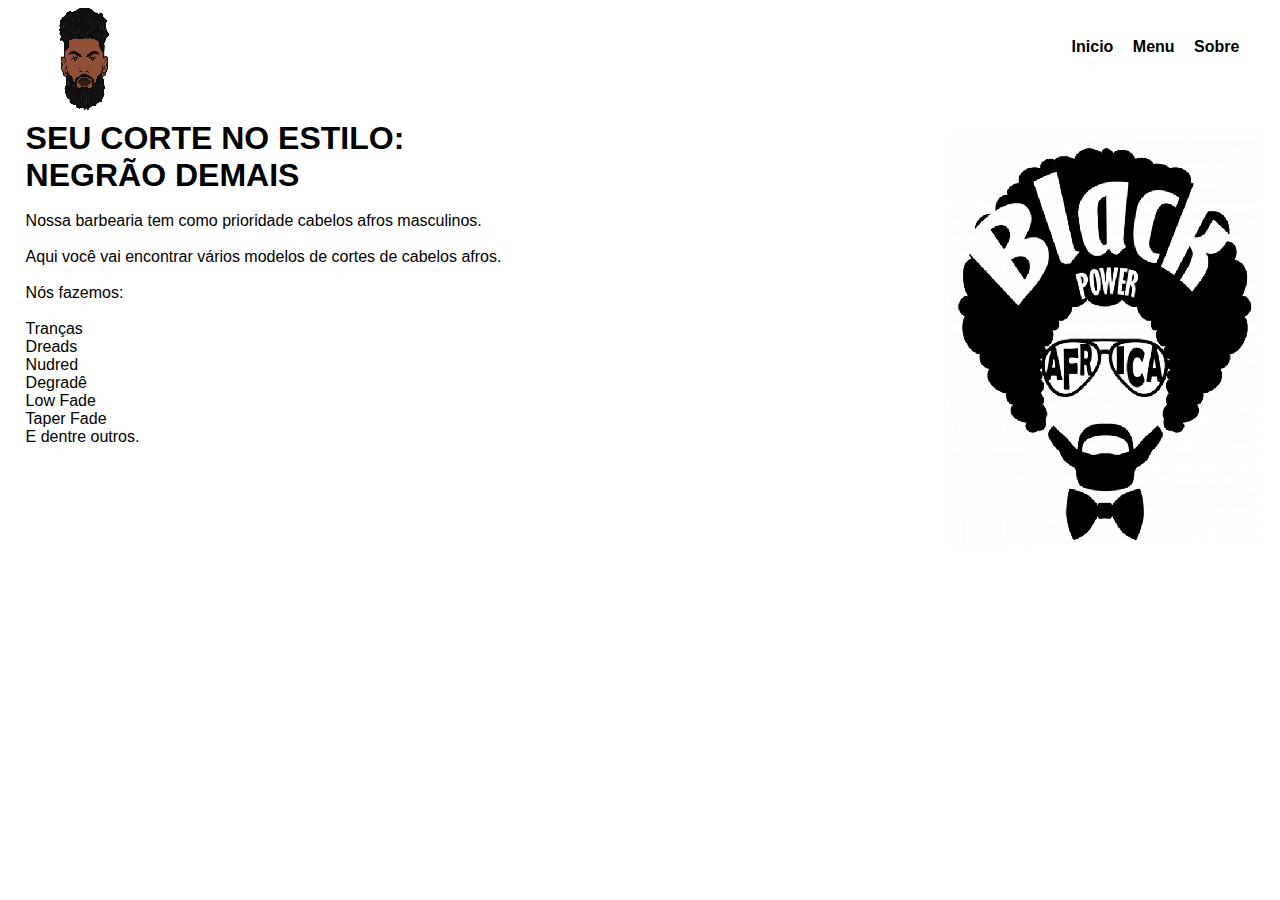
==== index.html @ 98ed3824 "Adicionando o projeto ao git hub" ====
<html>
    <head>
        <title>The Black Barber Shop</title>
        <link href="css/style.css" rel="stylesheet" />
        <meta name="viewport" content="width=devide-width, initial-scale=1.0, maximum-scale=1.0">
    </head>
    <body>
        
       <header>
        <div class="center">
            <div class="logo"><img src="logo/logo.png" /></div><!--logo-->
        <div class="menu">
         <a href="index.html">Inicio</a>
         <a href="Menu.html">Menu</a>
         <a href="Sobre.html">Sobre</a>
        </div><!--menu-->
        </div><!--center-->

        <img src="imginicial/segundaimagem.jpg" whidth="150" align="right">
       </header>
       
       <div class="center">
        <div class="texto sobre">
            <h1>SEU CORTE NO ESTILO:<br/>NEGRÃO DEMAIS</h1></span>
            <br>
            <p>Nossa barbearia tem como prioridade cabelos afros masculinos.</p>
            <br>
            <p>Aqui você vai encontrar vários modelos de cortes de cabelos afros.</p>
            <br>
            <p>Nós fazemos:
                <br><br>
                Tranças 
                <br>
                Dreads
                <br>
                Nudred
                <br>
                Degradê
                <br>
                Low Fade
                <br>
                Taper Fade
                <br>
                E dentre outros.
                </p>
            </p>
            </div>
            </div>
           
    </body>
</html>
---- css/style.css ----
*{
    margin:0;
    padding:0;
    box-sizing: border-box;
    font-family: Verdana, Geneva, Tahoma, sans-serif;
}

.center{
    display: flex;
    flex-wrap: wrap;
    max-width: 1280px;
    margin: 0 auto;
    padding: 0 2%;

}

html,body{
    height: 100%;
    overflow-y: hidden;
}


header{
    height: 120px;
    padding: 8px 0
}

.logo{
    width: 50%;
}

.menu{
    padding-top: 30px;
    width: 50%;
    text-align: right;
}

.menu a{
    color: black;
    text-decoration: none;
    font-weight: bold;
    margin-right: 15px;
}

.texto-sobre{
    margin-top: 100px;
}

.texto-sobre h1{
    font-size: 50px;
}
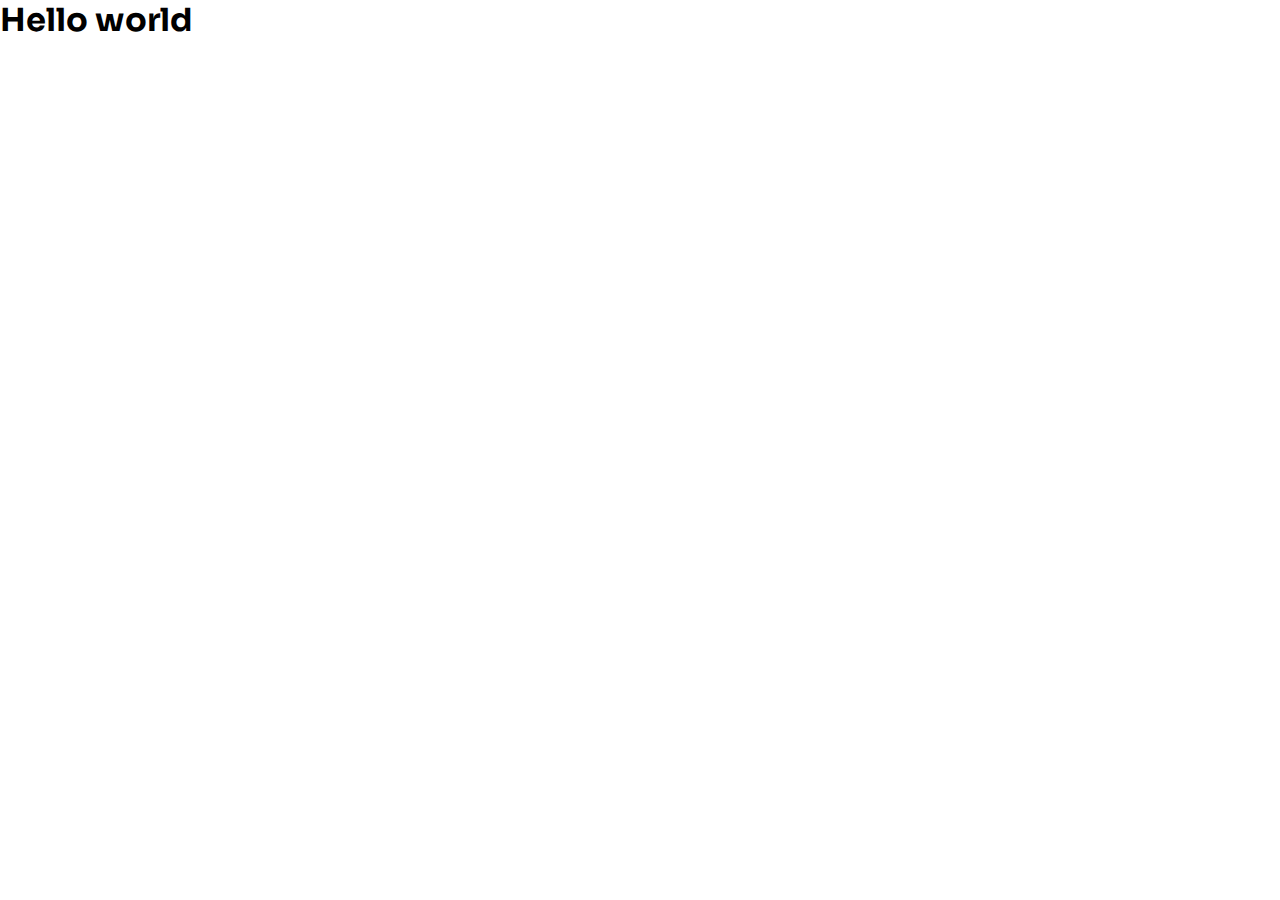
==== commit f4bb0a18: "iniciando nova estilização no menu e apagando alguns arquivos" ====
--- a/index.html
+++ b/index.html
@@ -1,51 +1,14 @@
 <html>
-    <head>
-        <title>The Black Barber Shop</title>
-        <link href="css/style.css" rel="stylesheet" />
-        <meta name="viewport" content="width=devide-width, initial-scale=1.0, maximum-scale=1.0">
-    </head>
-    <body>
-        
-       <header>
-        <div class="center">
-            <div class="logo"><img src="logo/logo.png" /></div><!--logo-->
-        <div class="menu">
-         <a href="index.html">Inicio</a>
-         <a href="Menu.html">Menu</a>
-         <a href="Sobre.html">Sobre</a>
-        </div><!--menu-->
-        </div><!--center-->
 
-        <img src="imginicial/segundaimagem.jpg" whidth="150" align="right">
-       </header>
-       
-       <div class="center">
-        <div class="texto sobre">
-            <h1>SEU CORTE NO ESTILO:<br/>NEGRÃO DEMAIS</h1></span>
-            <br>
-            <p>Nossa barbearia tem como prioridade cabelos afros masculinos.</p>
-            <br>
-            <p>Aqui você vai encontrar vários modelos de cortes de cabelos afros.</p>
-            <br>
-            <p>Nós fazemos:
-                <br><br>
-                Tranças 
-                <br>
-                Dreads
-                <br>
-                Nudred
-                <br>
-                Degradê
-                <br>
-                Low Fade
-                <br>
-                Taper Fade
-                <br>
-                E dentre outros.
-                </p>
-            </p>
-            </div>
-            </div>
-           
-    </body>
+<head>
+    <title>AfrosArt Cuts</title>
+    <link rel="stylesheet" href="styles.css">
+    <link href="https://fonts.googleapis.com/css2?family=Sora:wght@100..800&display=swap" rel="stylesheet">
+    <meta name="viewport" content="width=devide-width, initial-scale=1.0, maximum-scale=1.0">
+</head>
+
+<body>
+    <h1>Hello world</h1>
+</body>
+
 </html>--- a/styles.css
+++ b/styles.css
@@ -0,0 +1,10 @@
+* {
+  margin: 0;
+  padding: 0;
+  box-sizing: border-box;
+  outline: 0;
+}
+
+body {
+  font-family: "Sora", sans-serif;
+}/*# sourceMappingURL=styles.css.map */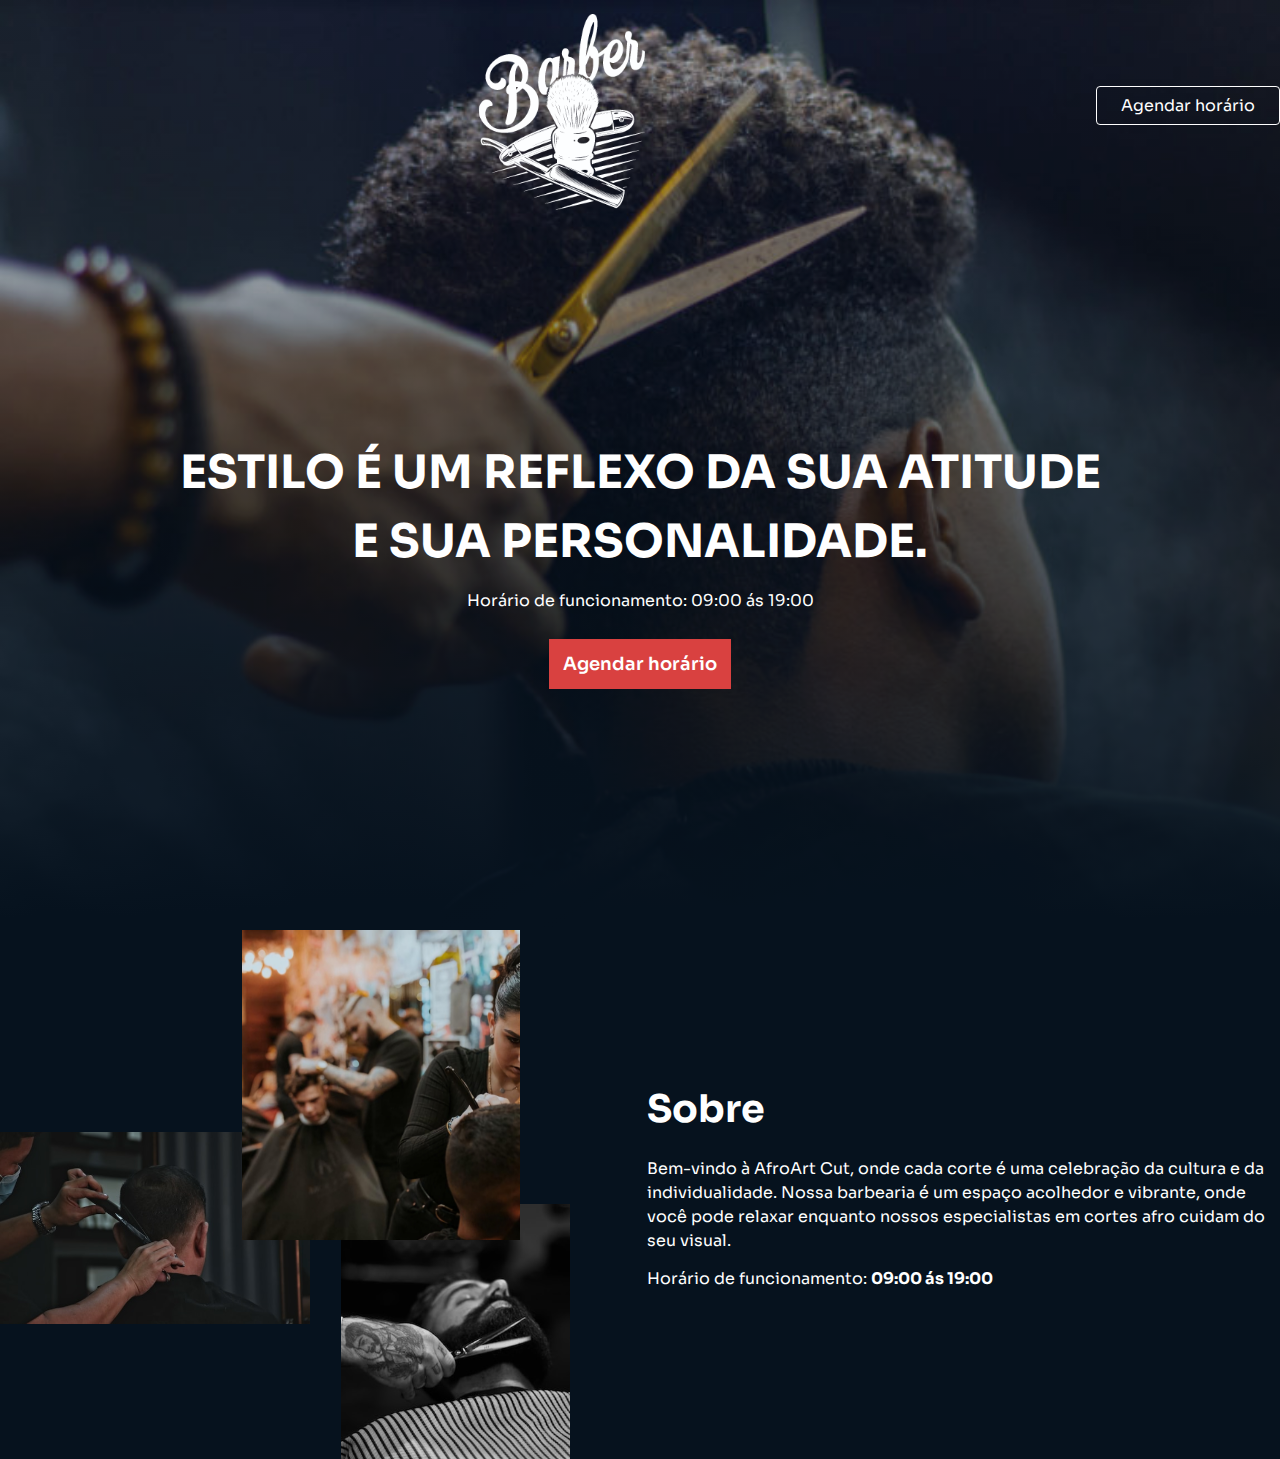
==== commit c963f488: "Estilizando body e header" ====
--- a/index.html
+++ b/index.html
@@ -1,14 +1,78 @@
 <html>
+  <head>
+    <title>AfrosArt Cuts</title>
+    <link rel="stylesheet" href="styles.css" />
+    <link rel="preconnect" href="https://fonts.googleapis.com" />
+    <link rel="preconnect" href="https://fonts.gstatic.com" crossorigin />
+    <link
+      href="https://fonts.googleapis.com/css2?family=Sora:wght@300;400;500;600&display=swap"
+      rel="stylesheet"
+    />
+    <link
+      rel="stylesheet"
+      href="https://cdnjs.cloudflare.com/ajax/libs/font-awesome/6.5.1/css/all.min.css"
+      integrity="sha512-DTOQO9RWCH3ppGqcWaEA1BIZOC6xxalwEsw9c2QQeAIftl+Vegovlnee1c9QX4TctnWMn13TZye+giMm8e2LwA=="
+      crossorigin="anonymous"
+      referrerpolicy="no-referrer"
+    />
+    <meta
+      name="viewport"
+      content="width=devide-width, initial-scale=1.0, maximum-scale=1.0"
+    />
+  </head>
 
-<head>
-    <title>AfrosArt Cuts</title>
-    <link rel="stylesheet" href="styles.css">
-    <link href="https://fonts.googleapis.com/css2?family=Sora:wght@100..800&display=swap" rel="stylesheet">
-    <meta name="viewport" content="width=devide-width, initial-scale=1.0, maximum-scale=1.0">
-</head>
+  <body>
+    <div class="bg-home">
+      <header>
+        <nav class="header-content container">
+          <div class="header-icons">
+            <a href="#">
+              <i class="fa-brands fa-instagram fa-2x"></i>
+            </a>
+            <a href="#">
+              <i class="fa-brands fa-facebook fa-2x"></i>
+            </a>
+            <a href="#">
+              <i class="fa-brands fa-tiktok fa-2x"></i>
+            </a>
+          </div>
 
-<body>
-    <h1>Hello world</h1>
-</body>
+          <div class="header-logo">
+            <img src="assests/logo.svg" alt="logo" />
+          </div>
 
-</html>+          <div>
+            <a class="header-button" href="#"> Agendar horário </a>
+          </div>
+        </nav>
+
+        <main class="hero container">
+          <h1>ESTILO É UM REFLEXO DA SUA ATITUDE E SUA PERSONALIDADE.</h1>
+          <p>Horário de funcionamento: 09:00 ás 19:00</p>
+          <a href="#" class="button-contact" target="_blank">
+            Agendar horário
+          </a>
+        </main>
+      </header>
+    </div>
+
+    <section class="about">
+      <div class="container about-content">
+        <div>
+          <img src="assests/images.svg" alt="Imagens sobre a barbearia" />
+        </div>
+
+        <div class="about-description">
+          <h2>Sobre</h2>
+          <p>
+            Bem-vindo à AfroArt Cut, onde cada corte é uma celebração da cultura
+            e da individualidade. Nossa barbearia é um espaço acolhedor e
+            vibrante, onde você pode relaxar enquanto nossos especialistas em
+            cortes afro cuidam do seu visual.
+          </p>
+          <p>Horário de funcionamento: <strong>09:00 ás 19:00</strong></p>
+        </div>
+      </div>
+    </section>
+  </body>
+</html>
--- a/styles.css
+++ b/styles.css
@@ -5,6 +5,221 @@
   outline: 0;
 }
 
+header {
+  width: 100%;
+}
+
+.header-content {
+  display: flex;
+  align-items: center;
+  justify-content: space-between;
+}
+
+i {
+  color: #FFF;
+}
+
+.header-icons {
+  display: flex;
+  gap: 14px;
+}
+
+.header-icons a:hover i {
+  animation: translateY 0.8s infinite alternate;
+  color: #d34040;
+}
+
+@keyframes translateY {
+  from {
+    transform: translateY(0) scale(1);
+  }
+  to {
+    transform: translateY(-8px) scale(1.1);
+  }
+}
+.header-button {
+  border: 1px solid #FFF;
+  padding: 8px 24px;
+  border-radius: 4px;
+  color: #FFF;
+  background-color: transparent;
+  transition: background-color 0.8s;
+}
+
+.header-button:hover {
+  border: 1px solid #d34040;
+  background-color: #d34040;
+}
+
+.header-logo {
+  display: flex;
+  align-items: center;
+  justify-content: center;
+  margin-top: 14px;
+}
+
+@media screen and (max-width: 768px) {
+  .header-content {
+    width: 100%;
+    flex-direction: column;
+    align-items: center;
+    justify-content: center;
+  }
+  .header-content i {
+    margin-top: 16px;
+    font-size: 34px;
+  }
+  .header-logo img {
+    width: 160px;
+    margin-top: 46px;
+  }
+  .header-button {
+    display: none;
+  }
+}
+.container {
+  max-width: 1440px;
+  margin: 0 auto;
+  padding: 0 8px\;;
+}
+
+.bg-home {
+  position: relative;
+}
+
+.bg-home::before {
+  content: "";
+  display: block;
+  position: absolute;
+  background-image: linear-gradient(to bottom, rgba(6, 18, 30, 0.1), #06121e), url("../assests/barbearia.jpg");
+  left: 0;
+  top: 0;
+  width: 100%;
+  height: 100%;
+  z-index: -1;
+  background-size: cover;
+  background-repeat: no-repeat;
+  background-position: 50% 0;
+  opacity: 0.9;
+}
+
+.hero {
+  color: #FFF;
+  min-height: 80vh;
+  display: flex;
+  flex-direction: column;
+  align-items: center;
+  justify-content: center;
+  padding: 14px;
+}
+.hero h1 {
+  text-align: center;
+  line-height: 150%;
+  max-width: 940px;
+  font-size: 46px;
+}
+.hero p {
+  text-align: center;
+  margin: 14px 0;
+}
+
+.button-contact {
+  padding: 14px;
+  color: #FFF;
+  background-color: #d94140;
+  border: 0;
+  font-size: 18px;
+  font-weight: 600;
+  margin: 14px 0;
+}
+
+.button-contact:hover {
+  animation: scaleButton 0.8s alternate infinite;
+}
+
+@keyframes scaleButton {
+  from {
+    transform: scale(1);
+  }
+  to {
+    transform: scale(1.07);
+  }
+}
+@media screen and (max-width: 768px) {
+  .hero {
+    min-height: 60vh;
+  }
+  .hero h1 {
+    font-size: 34px;
+    padding: 0 14px;
+    width: 100%;
+  }
+  .hero p {
+    font-size: 14px;
+  }
+}
+@media screen and (max-width: 480px) {
+  .hero h1 {
+    font-size: 24px;
+  }
+}
+.about {
+  background-color: #06121e;
+  overflow: hidden;
+  color: #FFF;
+}
+
+.about-content {
+  display: flex;
+  align-items: center;
+  justify-content: center;
+  gap: 14px;
+  padding: 34px 14 px 64px 14px;
+}
+.about-content img {
+  max-width: 570px;
+}
+
+.about-content div {
+  flex: 1;
+}
+
+.about-description h2 {
+  font-size: 38px;
+  margin-bottom: 24px;
+}
+.about-description p {
+  margin-bottom: 14px;
+  line-height: 150%;
+}
+
+@media screen and (max-width: 768px) {
+  .about-content {
+    flex-direction: column\;;
+  }
+}
 body {
   font-family: "Sora", sans-serif;
+  width: 100%;
+  height: 100vh;
+  position: relative;
+  background-color: #06121e;
+}
+
+button {
+  font-family: "Sora", sans-serif;
+  cursor: pointer;
+}
+
+svg {
+  width: 100%;
+}
+
+img {
+  width: 100%;
+}
+
+a {
+  cursor: pointer;
+  text-decoration: none;
 }/*# sourceMappingURL=styles.css.map */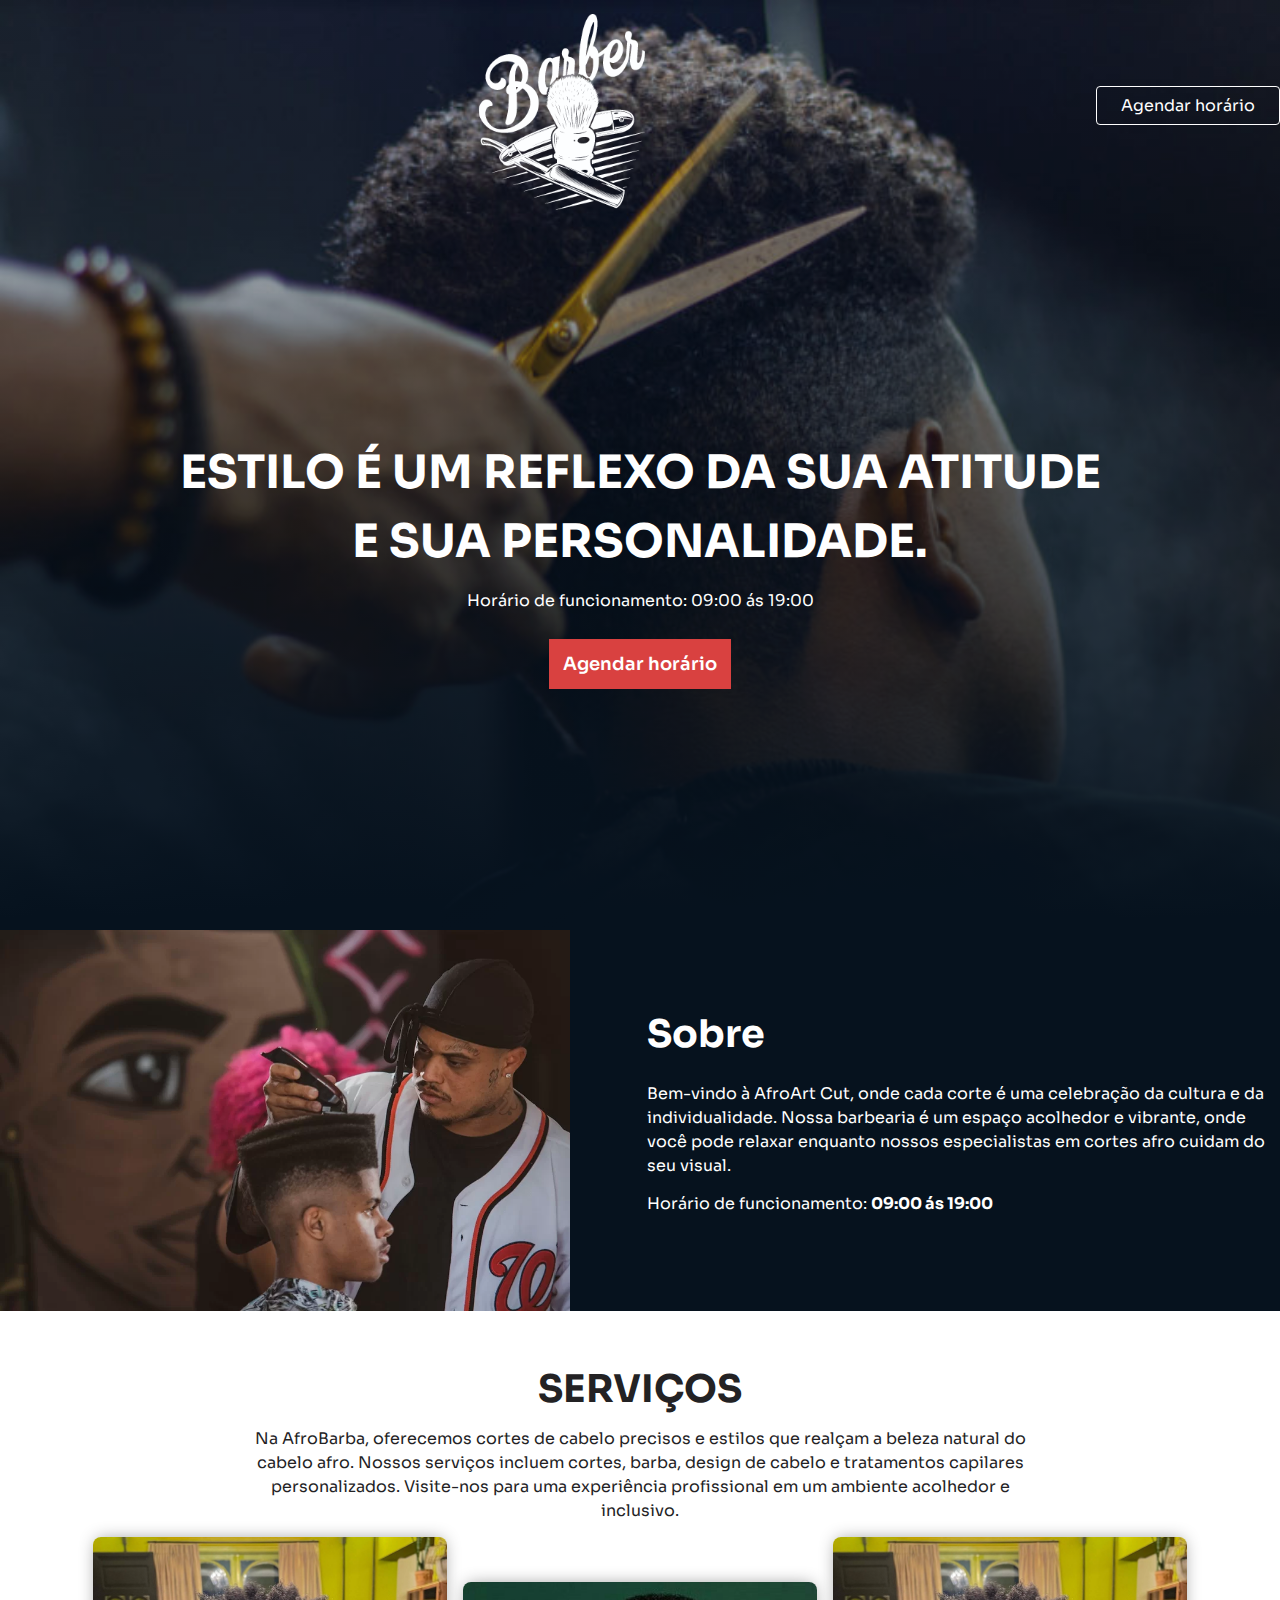
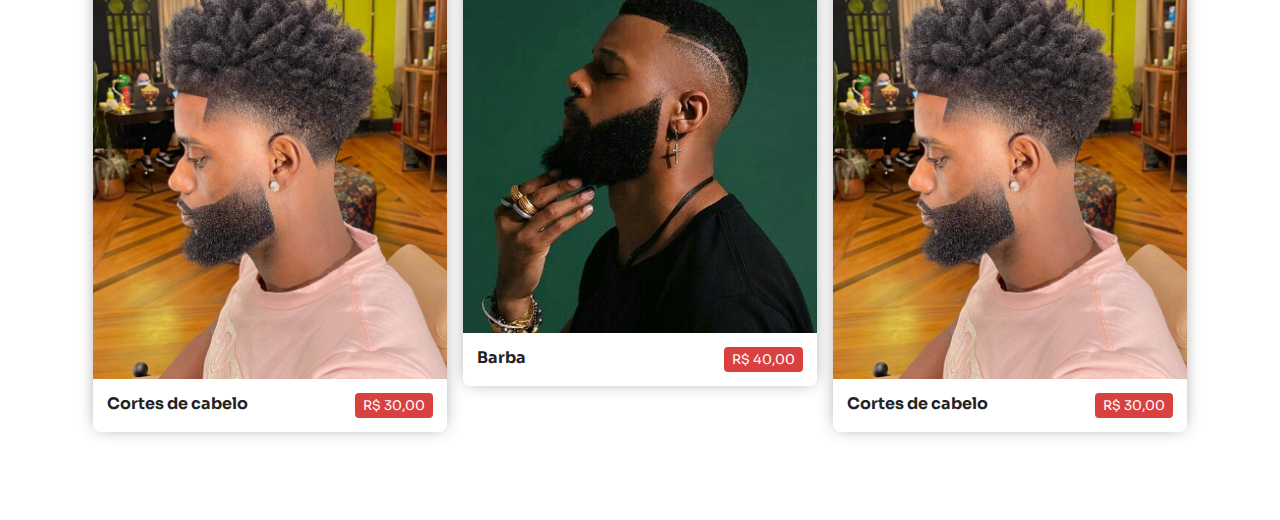
==== commit 8bfc6830: "em andamento da section de serviços" ====
--- a/index.html
+++ b/index.html
@@ -59,7 +59,10 @@
     <section class="about">
       <div class="container about-content">
         <div>
-          <img src="assests/images.svg" alt="Imagens sobre a barbearia" />
+          <img
+            src="assests/110719-RS-Barbeiro-da-favela11-1.webp"
+            alt="Imagens sobre a barbearia"
+          />
         </div>
 
         <div class="about-description">
@@ -74,5 +77,42 @@
         </div>
       </div>
     </section>
+
+    <section class="services">
+      <div class="services-content container">
+        <h2>Serviços</h2>
+        <p>
+          Na AfroBarba, oferecemos cortes de cabelo precisos e estilos que
+          realçam a beleza natural do cabelo afro. Nossos serviços incluem
+          cortes, barba, design de cabelo e tratamentos capilares
+          personalizados. Visite-nos para uma experiência profissional em um
+          ambiente acolhedor e inclusivo.
+        </p>
+      </div>
+
+      <section class="haircuts">
+        <div class="haircut">
+          <img src="assests/nudred.jpg" alt="corte nudred" />
+          <div class="haircut-info">
+            <strong>Cortes de cabelo</strong>
+            <button>R$ 30,00</button>
+          </div>
+        </div>
+        <div class="haircut">
+            <img src="assests/barba.png" alt="corte nudred" />
+            <div class="haircut-info">
+              <strong>Barba</strong>
+              <button>R$ 40,00</button>
+            </div>
+          </div>
+          <div class="haircut">
+            <img src="assests/nudred.jpg" alt="corte nudred" />
+            <div class="haircut-info">
+              <strong>Cortes de cabelo</strong>
+              <button>R$ 30,00</button>
+            </div>
+          </div>
+      </section>
+    </section>
   </body>
 </html>
--- a/styles.css
+++ b/styles.css
@@ -198,6 +198,75 @@
     flex-direction: column\;;
   }
 }
+.services {
+  background-color: #FFF;
+  color: #232224;
+  display: flex;
+  flex-direction: column;
+  align-items: center;
+  justify-content: center;
+  padding: 54px 14px;
+}
+
+.services-content h2 {
+  text-transform: uppercase;
+  text-align: center;
+  font-size: 38px;
+  margin-bottom: 14px;
+}
+
+.services-content p {
+  line-height: 150%;
+  margin-bottom: 14px;
+  text-align: center;
+  max-width: 780px;
+}
+
+.haircuts {
+  display: flex;
+  justify-content: center;
+  align-items: center;
+  gap: 16px;
+  padding: 0 44px 34px 44px;
+}
+
+.haircut {
+  flex: 1;
+  display: flex;
+  flex-direction: column;
+  background-color: #FFF;
+  border-radius: 8px;
+  box-shadow: 0px -1px 17px -4px rgba(0, 0, 0, 0.45);
+  overflow: hidden;
+}
+.haircut img {
+  width: 100%;
+  max-width: 354px;
+  transition: transform 0.25s;
+}
+
+.haircut img:hover {
+  transform: scale(1.2);
+  z-index: 1;
+}
+
+.haircut-info {
+  width: 100%;
+  display: flex;
+  justify-content: space-between;
+  padding: 14px;
+  background-color: #FFF;
+  z-index: 99;
+}
+
+.haircut-info button {
+  color: #FFF;
+  background-color: #d94140;
+  padding: 4px 8px;
+  border-radius: 4px;
+  border: 0;
+}
+
 body {
   font-family: "Sora", sans-serif;
   width: 100%;
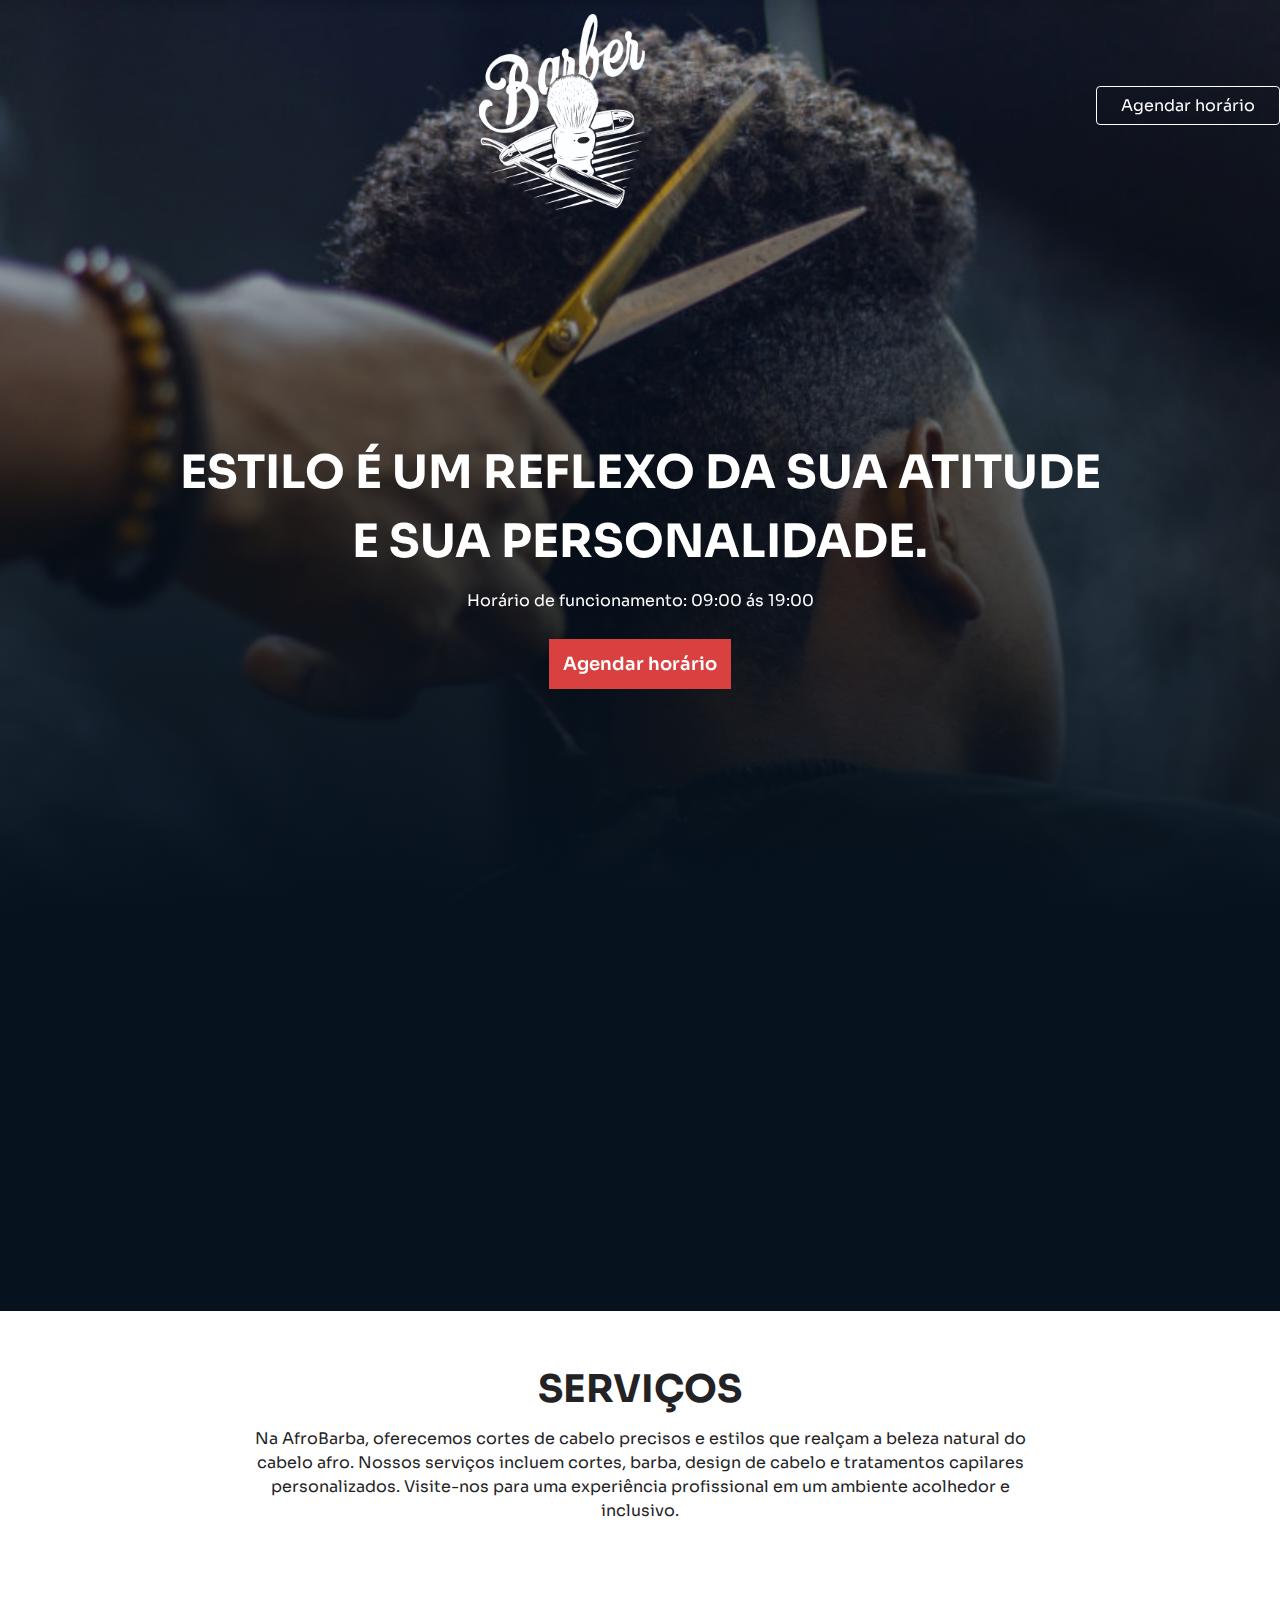
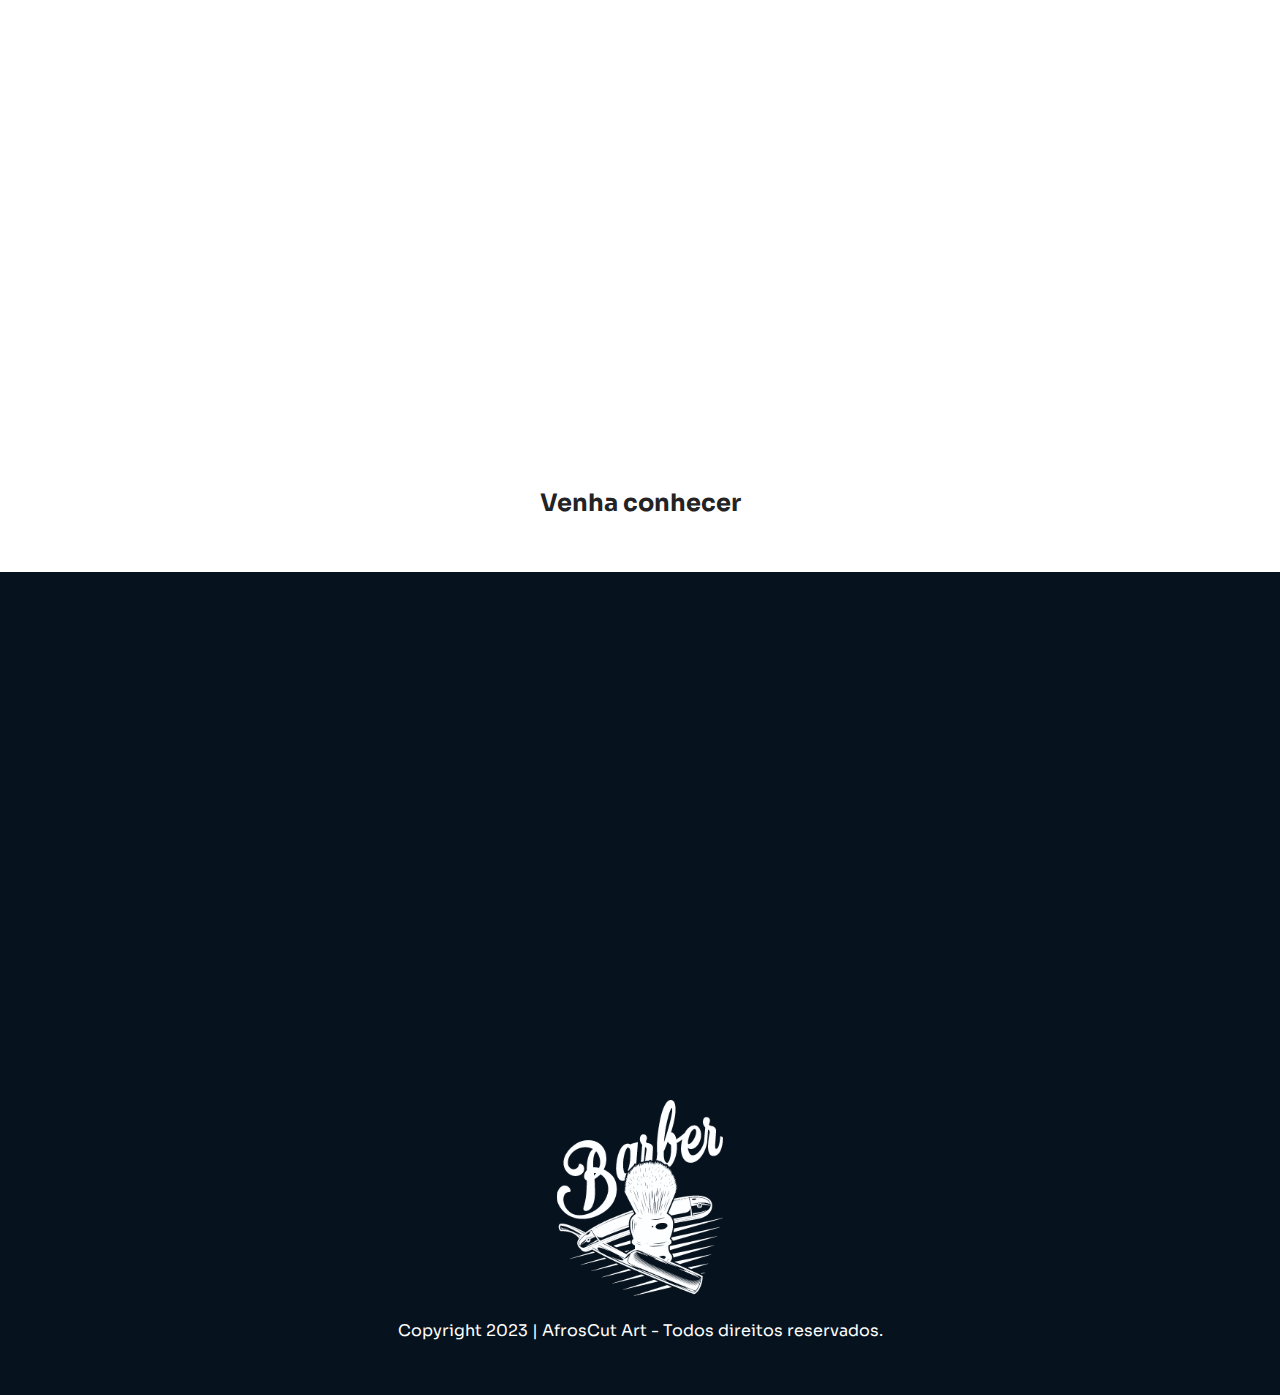
==== commit e5932531: "Estilizando o footer e adicionando animações JS" ====
--- a/index.html
+++ b/index.html
@@ -1,6 +1,6 @@
 <html>
   <head>
-    <title>AfrosArt Cuts</title>
+    <link href="https://unpkg.com/aos@2.3.1/dist/aos.css" rel="stylesheet">
     <link rel="stylesheet" href="styles.css" />
     <link rel="preconnect" href="https://fonts.googleapis.com" />
     <link rel="preconnect" href="https://fonts.gstatic.com" crossorigin />
@@ -19,13 +19,16 @@
       name="viewport"
       content="width=devide-width, initial-scale=1.0, maximum-scale=1.0"
     />
+    <script src="https://unpkg.com/aos@2.3.1/dist/aos.js"></script>
+     
+    <title>AfrosArt Cuts</title>
   </head>
 
   <body>
     <div class="bg-home">
       <header>
         <nav class="header-content container">
-          <div class="header-icons">
+          <div class="header-icons" data-aos="fade-down">
             <a href="#">
               <i class="fa-brands fa-instagram fa-2x"></i>
             </a>
@@ -37,16 +40,16 @@
             </a>
           </div>
 
-          <div class="header-logo">
+          <div class="header-logo" data-aos="zoom-in" data-aos-delay="500">
             <img src="assests/logo.svg" alt="logo" />
           </div>
 
-          <div>
+          <div data-aos="fade-down">
             <a class="header-button" href="#"> Agendar horário </a>
           </div>
         </nav>
 
-        <main class="hero container">
+        <main class="hero container" data-aos="fade-up" data-aos-delay="400">
           <h1>ESTILO É UM REFLEXO DA SUA ATITUDE E SUA PERSONALIDADE.</h1>
           <p>Horário de funcionamento: 09:00 ás 19:00</p>
           <a href="#" class="button-contact" target="_blank">
@@ -58,14 +61,14 @@
 
     <section class="about">
       <div class="container about-content">
-        <div>
+        <div data-aos="zoom-in" data-aos-delay="100">
           <img
             src="assests/110719-RS-Barbeiro-da-favela11-1.webp"
             alt="Imagens sobre a barbearia"
           />
         </div>
 
-        <div class="about-description">
+        <div class="about-description" data-aos="zoom-out-left" data-aos-delay="250">
           <h2>Sobre</h2>
           <p>
             Bem-vindo à AfroArt Cut, onde cada corte é uma celebração da cultura
@@ -90,29 +93,57 @@
         </p>
       </div>
 
-      <section class="haircuts">
+      <section class="haircuts" data-aos="fade-up">
         <div class="haircut">
-          <img src="assests/nudred.jpg" alt="corte nudred" />
+          <img src="assests/barba.png" alt="corte nudred" />
           <div class="haircut-info">
             <strong>Cortes de cabelo</strong>
-            <button>R$ 30,00</button>
+            <a href="Menu.html">Ver cortes</a>
           </div>
         </div>
         <div class="haircut">
-            <img src="assests/barba.png" alt="corte nudred" />
+            <img src="assests/produtos.jpg" alt="produtos barbearia" style="height: 22rem; width: 22rem;">
             <div class="haircut-info">
-              <strong>Barba</strong>
-              <button>R$ 40,00</button>
+              <strong>Produtos</strong>
+              <a href="Sobre.html">Ver produtos</a>
             </div>
           </div>
           <div class="haircut">
-            <img src="assests/nudred.jpg" alt="corte nudred" />
+            <img src="assests/barba.png" alt="barbas" />
             <div class="haircut-info">
-              <strong>Cortes de cabelo</strong>
-              <button>R$ 30,00</button>
+              <strong>Tipo de barba</strong>
+              <a>R$ 30,00</a>
             </div>
           </div>
       </section>
     </section>
+
+    <div class="services">
+      <h2>Venha conhecer</h2>
+    </div>
+
+    <iframe width="100%" src="https://www.google.com/maps/embed?pb=!1m18!1m12!1m3!1d3838.2879952511707!2d-48.046585523968005!3d-15.841453784805559!2m3!1f0!2f0!3f0!3m2!1i1024!2i768!4f13.1!3m3!1m2!1s0x935a328bd8bc60c1%3A0xd082313d70393121!2sTaguatinga%20Shopping!5e0!3m2!1spt-BR!2sbr!4v1708432117568!5m2!1spt-BR!2sbr" width="600" height="450" style="border:0;" allowfullscreen="" loading="lazy" referrerpolicy="no-referrer-when-downgrade"></iframe>
+
+    <footer class="footer">
+      <div class="footer-icons">
+        <a href="#">
+          <i class="fa-brands fa-instagram fa-2x"></i>
+        </a>
+        <a href="#">
+          <i class="fa-brands fa-facebook fa-2x"></i>
+        </a>
+        <a href="#">
+          <i class="fa-brands fa-tiktok fa-2x"></i>
+        </a>
+      </div>
+
+      <div>
+        <img src="assests/logo.svg" alt="logo barbearia">
+      </div>
+
+      <p>Copyright 2023 | AfrosCut Art - Todos direitos reservados.</p>
+
+    </footer>
+    <script src="script.js"></script>
   </body>
 </html>
--- a/styles.css
+++ b/styles.css
@@ -259,12 +259,34 @@
   z-index: 99;
 }
 
-.haircut-info button {
+.haircut-info a {
   color: #FFF;
   background-color: #d94140;
   padding: 4px 8px;
   border-radius: 4px;
   border: 0;
+  cursor: pointer;
+}
+
+@media screen and (max-width: 768px) {
+  .haircuts {
+    flex-direction: column;
+  }
+}
+.footer {
+  display: flex;
+  flex-direction: column;
+  align-items: center;
+  justify-content: center;
+  padding: 54px 0;
+  gap: 24px;
+  color: #FFF;
+}
+
+.footer-icons {
+  display: flex;
+  gap: 8px;
+  color: #FFF;
 }
 
 body {
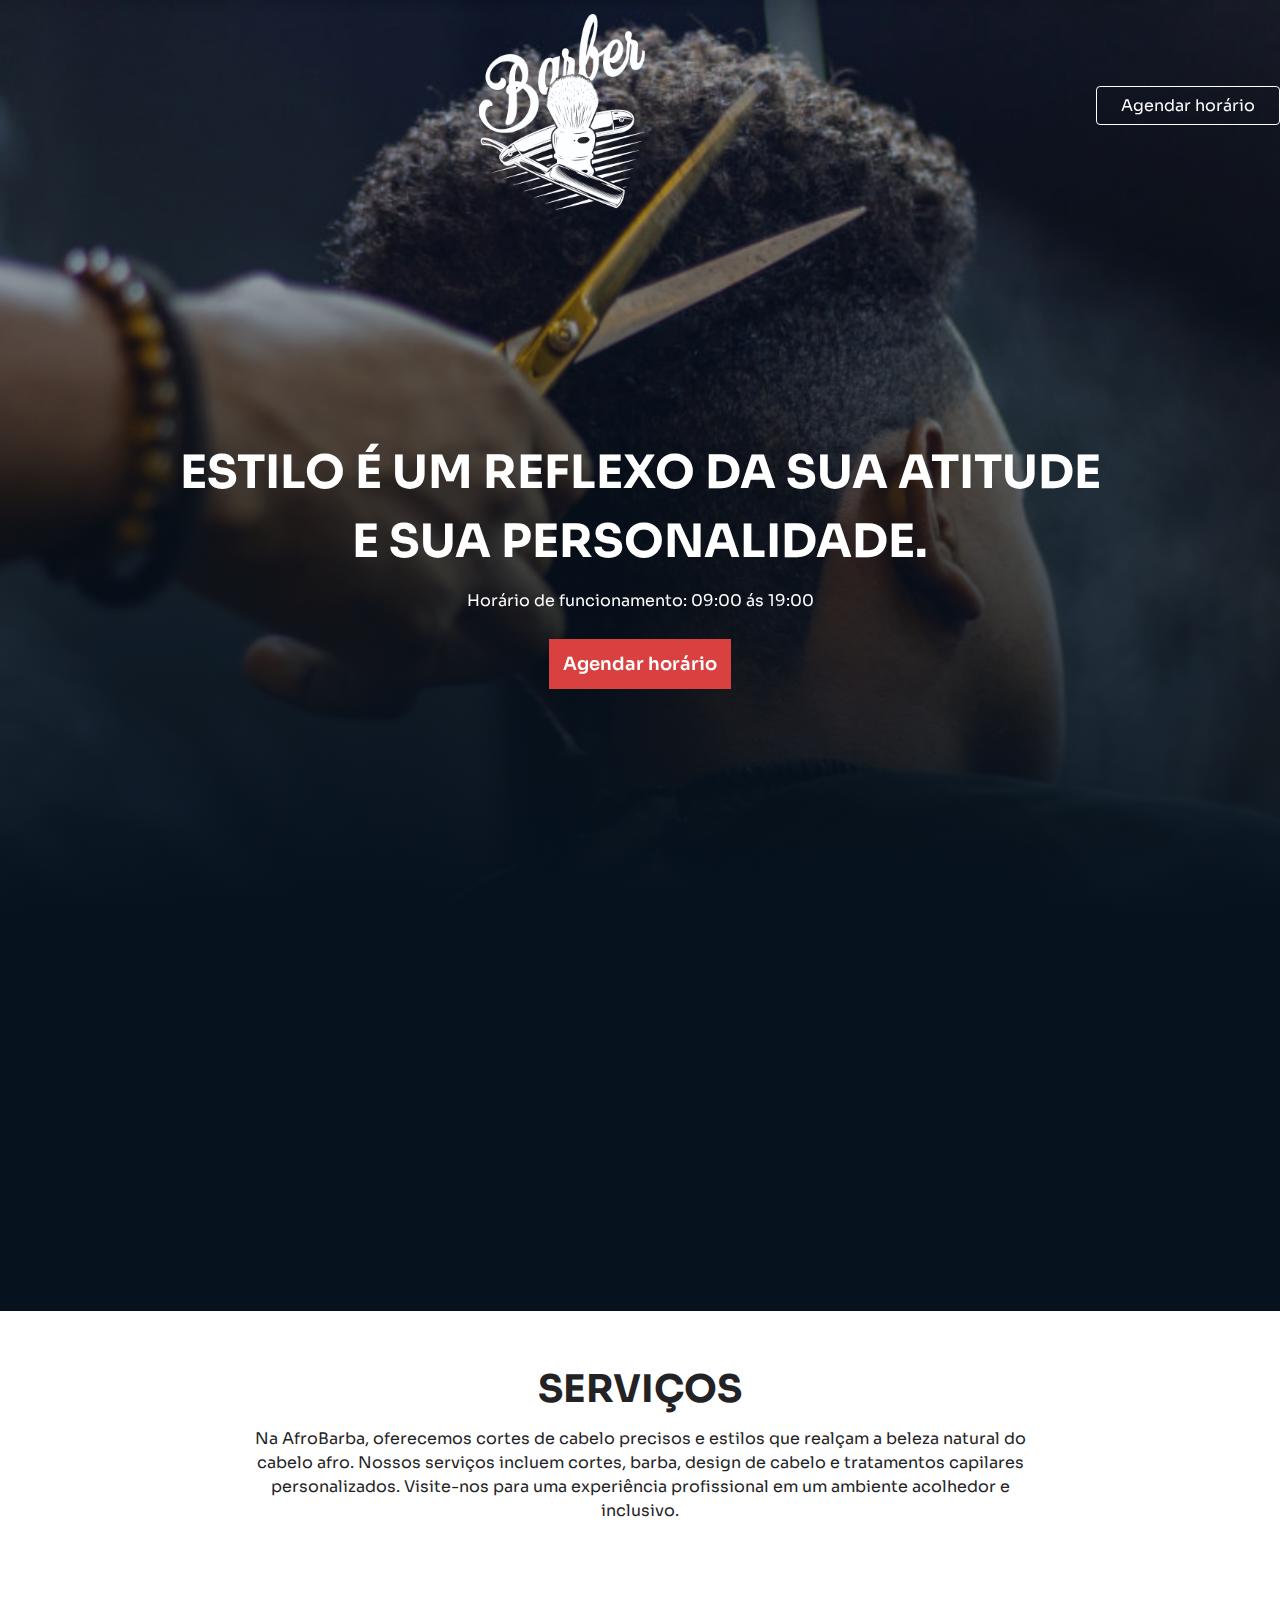
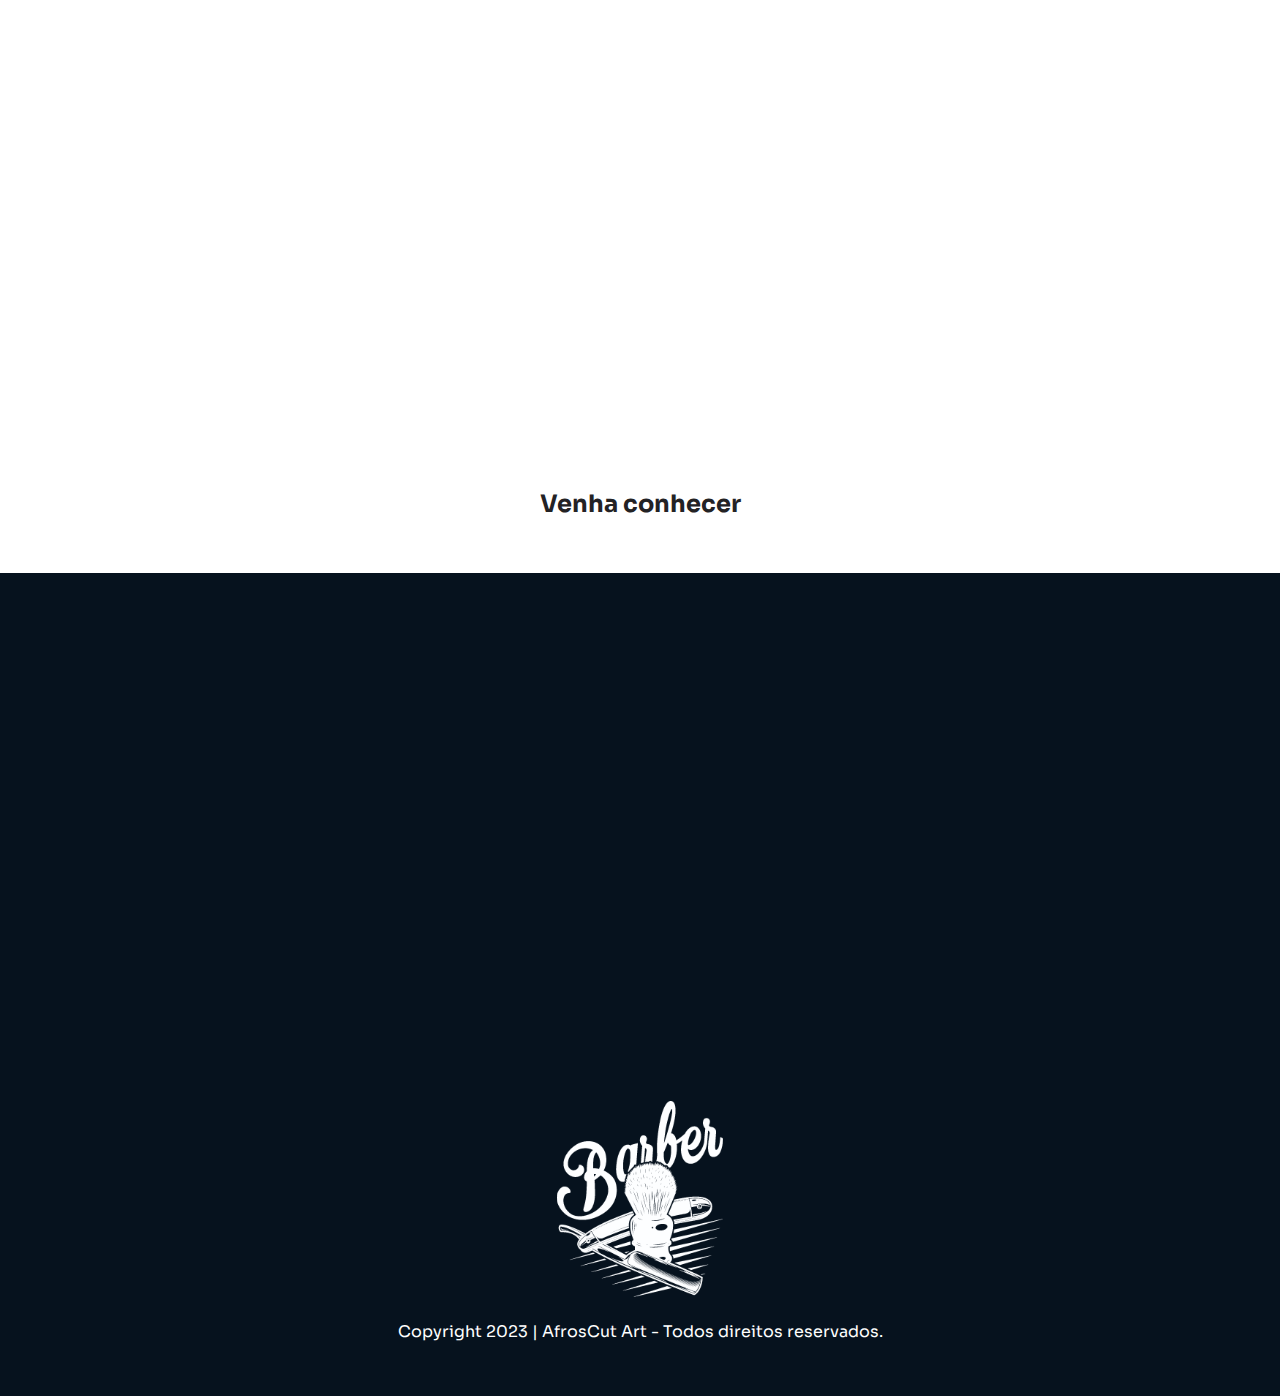
==== commit 3451058a: "Adcionando novas imagens" ====
--- a/index.html
+++ b/index.html
@@ -95,24 +95,24 @@
 
       <section class="haircuts" data-aos="fade-up">
         <div class="haircut">
-          <img src="assests/barba.png" alt="corte nudred" />
+          <img src="assests/americano.jpg" alt="corte nudred" />
           <div class="haircut-info">
             <strong>Cortes de cabelo</strong>
             <a href="Menu.html">Ver cortes</a>
           </div>
         </div>
         <div class="haircut">
-            <img src="assests/produtos.jpg" alt="produtos barbearia" style="height: 22rem; width: 22rem;">
+            <img src="assests/produtosBarber.jpg" alt="produtos barbearia" style="height: 22rem; width: 22rem;">
             <div class="haircut-info">
               <strong>Produtos</strong>
               <a href="Sobre.html">Ver produtos</a>
             </div>
           </div>
           <div class="haircut">
-            <img src="assests/barba.png" alt="barbas" />
+            <img src="assests/barbaCheia.jpg" alt="barbas" />
             <div class="haircut-info">
               <strong>Tipo de barba</strong>
-              <a>R$ 30,00</a>
+              <a>Ver modelos</a>
             </div>
           </div>
       </section>
